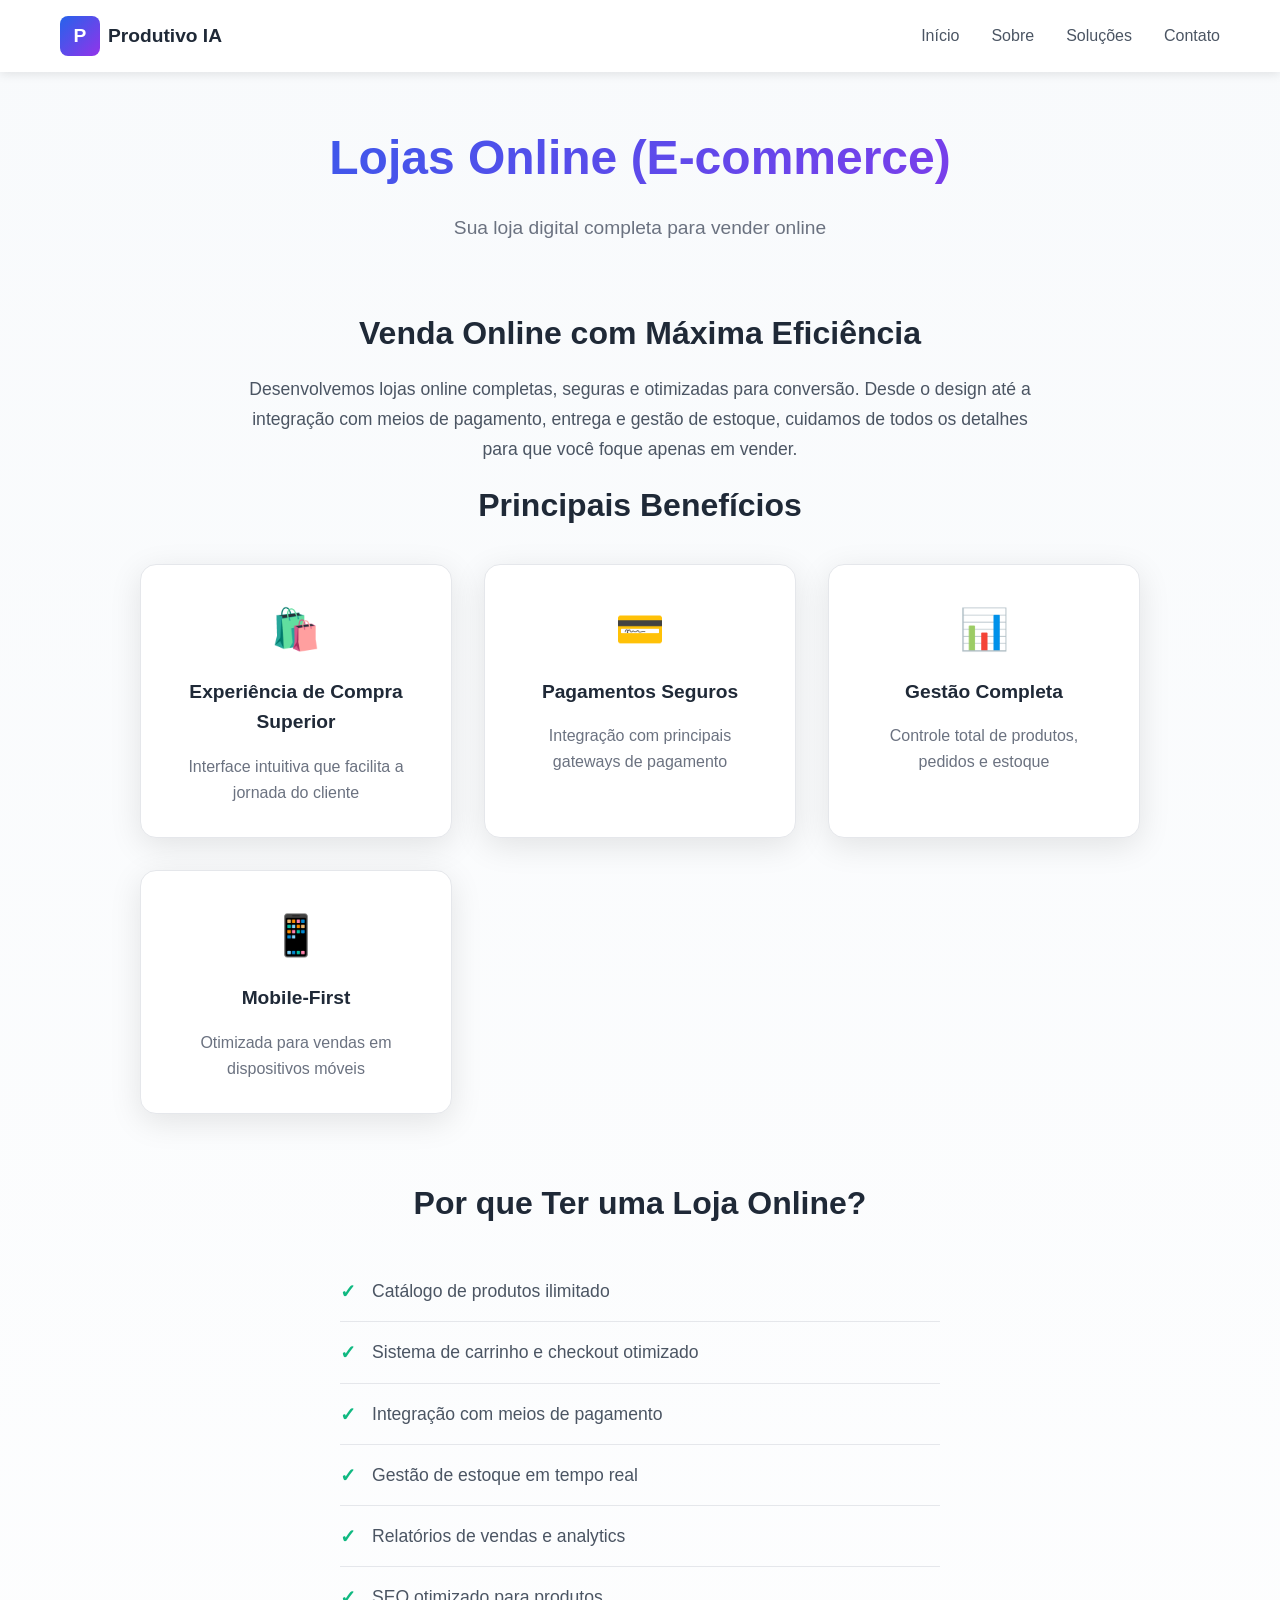
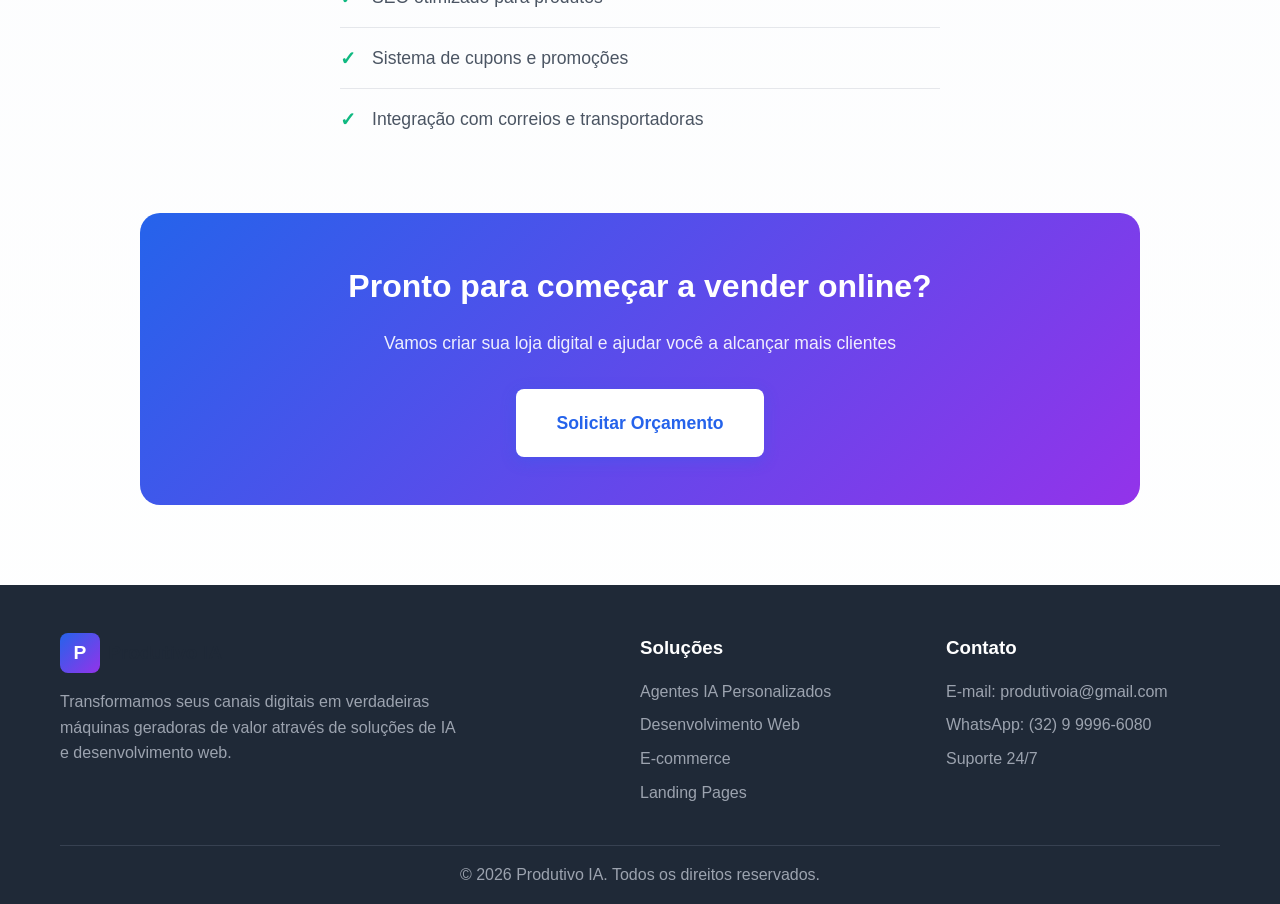
==== ecommerce.html @ 89f185d1 "add-page-ecommerce" ====
<!DOCTYPE html>
<html lang="pt-BR">
<head>
    <meta charset="UTF-8">
    <meta name="viewport" content="width=device-width, initial-scale=1.0">
    <title>Lojas Online (E-commerce) - Produtivo IA</title>
    <meta name="description" content="Desenvolvimento de lojas online completas e otimizadas">
    <link rel="icon" href="[data-uri]" type="image/svg+xml">
    <link rel="stylesheet" href="./css/style.css">
</head>
<body>
    <header class="header">
        <div class="container">
            <div class="nav-brand">
                <div class="logo">
                    <span>P</span>
                </div>
                <span class="brand-name">Produtivo IA</span>
            </div>
            <nav class="nav">
                <a href="index.html#home" class="nav-link">Início</a>
                <a href="index.html#about" class="nav-link">Sobre</a>
                <a href="index.html#services" class="nav-link">Soluções</a>
                <a href="index.html#contact" class="nav-link">Contato</a>
            </nav>
        </div>
    </header>

    <section class="service-page">
        <div class="container">
            <div class="service-hero">
                <h1>Lojas Online (E-commerce)</h1>
                <p class="service-subtitle">Sua loja digital completa para vender online</p>
            </div>

            <div class="service-content">
                <div class="service-description">
                    <h2>Venda Online com Máxima Eficiência</h2>
                    <p>Desenvolvemos lojas online completas, seguras e otimizadas para conversão. Desde o design até a integração com meios de pagamento, entrega e gestão de estoque, cuidamos de todos os detalhes para que você foque apenas em vender.</p>
                </div>

                <div class="benefits-grid">
                    <h2>Principais Benefícios</h2>
                    <div class="benefits-container">
                        <div class="benefit-card">
                            <div class="benefit-icon">🛍️</div>
                            <h3>Experiência de Compra Superior</h3>
                            <p>Interface intuitiva que facilita a jornada do cliente</p>
                        </div>
                        <div class="benefit-card">
                            <div class="benefit-icon">💳</div>
                            <h3>Pagamentos Seguros</h3>
                            <p>Integração com principais gateways de pagamento</p>
                        </div>
                        <div class="benefit-card">
                            <div class="benefit-icon">📊</div>
                            <h3>Gestão Completa</h3>
                            <p>Controle total de produtos, pedidos e estoque</p>
                        </div>
                        <div class="benefit-card">
                            <div class="benefit-icon">📱</div>
                            <h3>Mobile-First</h3>
                            <p>Otimizada para vendas em dispositivos móveis</p>
                        </div>
                    </div>
                </div>

                <div class="features-section">
                    <h2>Por que Ter uma Loja Online?</h2>
                    <ul class="features-list">
                        <li>Catálogo de produtos ilimitado</li>
                        <li>Sistema de carrinho e checkout otimizado</li>
                        <li>Integração com meios de pagamento</li>
                        <li>Gestão de estoque em tempo real</li>
                        <li>Relatórios de vendas e analytics</li>
                        <li>SEO otimizado para produtos</li>
                        <li>Sistema de cupons e promoções</li>
                        <li>Integração com correios e transportadoras</li>
                    </ul>
                </div>

                <div class="cta-section">
                    <h2>Pronto para começar a vender online?</h2>
                    <p>Vamos criar sua loja digital e ajudar você a alcançar mais clientes</p>
                    <a href="https://wa.me/5532999966080" target="_blank" class="btn btn-primary btn-large">Solicitar Orçamento</a>
                </div>
            </div>
        </div>
    </section>

    <footer class="footer">
        <div class="container">
            <div class="footer-content">
                <div class="footer-brand">
                    <div class="footer-logo">
                        <div class="logo">
                            <span>P</span>
                        </div>
                        <span class="brand-name">Produtivo IA</span>
                    </div>
                    <p class="footer-description">Transformamos seus canais digitais em verdadeiras máquinas geradoras de valor através de soluções de IA e desenvolvimento web.</p>
                </div>
                
                <div class="footer-section">
                    <h3>Soluções</h3>
                    <ul>
                        <li>Agentes IA Personalizados</li>
                        <li>Desenvolvimento Web</li>
                        <li>E-commerce</li>
                        <li>Landing Pages</li>
                    </ul>
                </div>
                
                <div class="footer-section">
                    <h3>Contato</h3>
                    <ul>
                        <li>E-mail: produtivoia@gmail.com</li>
                        <li>WhatsApp: (32) 9 9996-6080</li>
                        <li>Suporte 24/7</li>
                    </ul>
                </div>
            </div>
            
            <div class="footer-bottom">
                <p>&copy; <span id="current-year"></span> Produtivo IA. Todos os direitos reservados.</p>
            </div>
        </div>
    </footer>

    <script src="./js/script.js"></script>
</body>
</html>
---- css/style.css ----
/* Reset e Base */
* {
    margin: 0;
    padding: 0;
    box-sizing: border-box;
}

html {
    scroll-behavior: smooth;
}

body {
    font-family: -apple-system, BlinkMacSystemFont, 'Segoe UI', Roboto, Oxygen, Ubuntu, Cantarell, sans-serif;
    line-height: 1.6;
    color: #333;
    background: linear-gradient(to bottom, #f8fafc, #ffffff);
}

.container {
    max-width: 1200px;
    margin: 0 auto;
    padding: 0 20px;
}

/* Header */
.header {
    position: fixed;
    top: 0;
    left: 0;
    right: 0;
    z-index: 1000;
    background: rgba(255, 255, 255, 0.95);
    backdrop-filter: blur(10px);
    box-shadow: 0 2px 10px rgba(0, 0, 0, 0.1);
}

.header .container {
    display: flex;
    align-items: center;
    justify-content: space-between;
    padding: 1rem 20px;
}

.nav-brand {
    display: flex;
    align-items: center;
    gap: 0.5rem;
}

.logo {
    width: 40px;
    height: 40px;
    background: linear-gradient(135deg, #2563eb, #9333ea);
    border-radius: 8px;
    display: flex;
    align-items: center;
    justify-content: center;
    color: white;
    font-weight: bold;
    font-size: 1.2rem;
}

.brand-name {
    font-size: 1.2rem;
    font-weight: 700;
    color: #1f2937;
}

.nav {
    display: flex;
    gap: 2rem;
}

.nav-link {
    text-decoration: none;
    color: #4b5563;
    font-weight: 500;
    transition: color 0.3s ease;
}

.nav-link:hover {
    color: #2563eb;
}

.mobile-menu-btn {
    display: none;
    flex-direction: column;
    gap: 4px;
    background: none;
    border: none;
    cursor: pointer;
    padding: 8px;
}

.mobile-menu-btn span {
    width: 24px;
    height: 2px;
    background: #333;
    transition: all 0.3s ease;
}

/* Dropdown Navigation */
.nav-dropdown {
    position: relative;
    display: inline-block;
}

.dropdown-toggle {
    display: flex;
    align-items: center;
    gap: 0.25rem;
}

.dropdown-toggle::after {
    content: '▼';
    font-size: 0.7rem;
    transition: transform 0.3s ease;
}

.dropdown-menu {
    position: absolute;
    top: 100%;
    left: 0;
    background: white;
    min-width: 320px;
    box-shadow: 0 8px 32px rgba(0, 0, 0, 0.1);
    border-radius: 12px;
    padding: 1.5rem;
    opacity: 0;
    visibility: hidden;
    transform: translateY(-10px);
    transition: all 0.3s ease;
    z-index: 1000;
    border: 1px solid #e5e7eb;
}

.nav-dropdown:hover .dropdown-menu {
    opacity: 1;
    visibility: visible;
    transform: translateY(0);
}

.nav-dropdown:hover .dropdown-toggle::after {
    transform: rotate(180deg);
}

.dropdown-section {
    margin-bottom: 1.5rem;
}

.dropdown-section:last-child {
    margin-bottom: 0;
}

.dropdown-section h4 {
    color: #1f2937;
    font-size: 0.9rem;
    font-weight: 600;
    margin-bottom: 0.75rem;
    padding-bottom: 0.5rem;
    border-bottom: 2px solid #e5e7eb;
}

.dropdown-item {
    display: block;
    padding: 0.5rem 0.75rem;
    color: #6b7280;
    text-decoration: none;
    border-radius: 6px;
    font-size: 0.9rem;
    transition: all 0.2s ease;
    margin-bottom: 0.25rem;
}

.dropdown-item:hover {
    background: linear-gradient(135deg, #f3f4f6, #e5e7eb);
    color: #2563eb;
    transform: translateX(4px);
}

/* Hero Section */
.hero {
    padding: 120px 0 80px;
    min-height: 100vh;
    display: flex;
    align-items: center;
}

.hero-content {
    text-align: center;
    max-width: 800px;
    margin: 0 auto;
}

.hero-title {
    font-size: 3.5rem;
    font-weight: 700;
    margin-bottom: 1.5rem;
    line-height: 1.2;
}

.gradient-text {
    background: linear-gradient(135deg, #2563eb, #9333ea);
    -webkit-background-clip: text;
    -webkit-text-fill-color: transparent;
    background-clip: text;
}

.hero-description {
    font-size: 1.2rem;
    color: #6b7280;
    margin-bottom: 2.5rem;
    max-width: 600px;
    margin-left: auto;
    margin-right: auto;
}

.hero-buttons {
    display: flex;
    gap: 1rem;
    justify-content: center;
    flex-wrap: wrap;
}

/* Buttons */
.btn {
    display: inline-block;
    padding: 1rem 2rem;
    border-radius: 8px;
    text-decoration: none;
    font-weight: 600;
    transition: all 0.3s ease;
    cursor: pointer;
    border: none;
    font-size: 1rem;
}

.btn-primary {
    background: linear-gradient(135deg, #2563eb, #9333ea);
    color: white;
    box-shadow: 0 4px 15px rgba(37, 99, 235, 0.3);
}

.btn-primary:hover {
    transform: translateY(-2px);
    box-shadow: 0 8px 25px rgba(37, 99, 235, 0.4);
}

.btn-secondary {
    background: transparent;
    color: #2563eb;
    border: 2px solid #2563eb;
}

.btn-secondary:hover {
    background: #2563eb;
    color: white;
}

.btn-whatsapp {
    background: linear-gradient(135deg, #25d366, #128c7e);
    color: white;
    box-shadow: 0 4px 15px rgba(37, 211, 102, 0.3);
}

.btn-whatsapp:hover {
    transform: translateY(-2px);
    box-shadow: 0 8px 25px rgba(37, 211, 102, 0.4);
}

.btn-large {
    padding: 1.25rem 2.5rem;
    font-size: 1.1rem;
    font-weight: 700;
}

.btn-full {
    width: 100%;
}

.pulse-animation {
    animation: pulse 2s infinite;
}

@keyframes pulse {
    0% {
        box-shadow: 0 4px 15px rgba(37, 99, 235, 0.3);
    }
    50% {
        box-shadow: 0 8px 30px rgba(37, 99, 235, 0.6);
        transform: translateY(-3px);
    }
    100% {
        box-shadow: 0 4px 15px rgba(37, 99, 235, 0.3);
    }
}

/* Sections */
section {
    padding: 80px 0;
}

.section-header {
    text-align: center;
    margin-bottom: 3rem;
}

.section-title {
    font-size: 2.5rem;
    font-weight: 700;
    margin-bottom: 1rem;
    color: #1f2937;
}

.section-divider {
    width: 80px;
    height: 4px;
    background: linear-gradient(135deg, #2563eb, #9333ea);
    margin: 0 auto 1.5rem;
    border-radius: 2px;
}

.gold-divider {
    background: linear-gradient(135deg, #f59e0b, #d97706);
}

.section-description {
    font-size: 1.1rem;
    color: #6b7280;
    max-width: 600px;
    margin: 0 auto;
}

/* About Section */
.about {
    background: #f9fafb;
}

.about-text {
    max-width: 800px;
    margin: 0 auto;
    text-align: center;
}

.about-text p {
    font-size: 1.1rem;
    color: #4b5563;
    line-height: 1.8;
}

/* Why Choose Us Section */
.why-choose {
    background: linear-gradient(135deg, #1e3a8a 0%, #3730a3 50%, #7c3aed 100%);
    color: white;
    position: relative;
    overflow: hidden;
}

.why-choose::before {
    content: '';
    position: absolute;
    top: 0;
    left: 0;
    right: 0;
    bottom: 0;
    background: url('data:image/svg+xml,<svg xmlns="http://www.w3.org/2000/svg" viewBox="0 0 100 100"><defs><pattern id="grain" width="100" height="100" patternUnits="userSpaceOnUse"><circle cx="20" cy="20" r="1" fill="rgba(255,255,255,0.03)"/><circle cx="80" cy="80" r="1" fill="rgba(255,255,255,0.03)"/><circle cx="40" cy="60" r="1" fill="rgba(255,255,255,0.03)"/></pattern></defs><rect width="100" height="100" fill="url(%23grain)"/></svg>') repeat;
    pointer-events: none;
}

.why-choose .container {
    position: relative;
    z-index: 1;
}

.why-choose-title {
    color: white;
    font-size: 3rem;
    margin-bottom: 1rem;
}

.why-choose .section-description {
    color: rgba(255, 255, 255, 0.9);
    font-size: 1.2rem;
}

.why-choose-grid {
    display: grid;
    grid-template-columns: repeat(auto-fit, minmax(280px, 1fr));
    gap: 2rem;
    margin: 4rem 0;
}

.why-choose-card {
    background: rgba(255, 255, 255, 0.1);
    backdrop-filter: blur(10px);
    border: 1px solid rgba(255, 255, 255, 0.2);
    padding: 2rem;
    border-radius: 20px;
    text-align: center;
    transition: all 0.3s ease;
    position: relative;
    overflow: hidden;
}

.why-choose-card::before {
    content: '';
    position: absolute;
    top: 0;
    left: -100%;
    width: 100%;
    height: 100%;
    background: linear-gradient(90deg, transparent, rgba(255,255,255,0.1), transparent);
    transition: left 0.5s ease;
}

.why-choose-card:hover::before {
    left: 100%;
}

.why-choose-card:hover {
    transform: translateY(-10px);
    background: rgba(255, 255, 255, 0.15);
    box-shadow: 0 20px 40px rgba(0, 0, 0, 0.3);
}

.why-choose-icon {
    font-size: 3rem;
    margin-bottom: 1rem;
    display: block;
}

.why-choose-card h3 {
    font-size: 1.3rem;
    font-weight: 700;
    margin-bottom: 1rem;
    color: white;
}

.why-choose-card p {
    color: rgba(255, 255, 255, 0.9);
    line-height: 1.6;
}

.why-choose-cta {
    background: rgba(255, 255, 255, 0.1);
    backdrop-filter: blur(15px);
    border: 2px solid rgba(255, 255, 255, 0.2);
    border-radius: 25px;
    padding: 3rem 2rem;
    text-align: center;
    margin-top: 3rem;
    position: relative;
    overflow: hidden;
}

.why-choose-cta::before {
    content: '';
    position: absolute;
    top: -50%;
    left: -50%;
    width: 200%;
    height: 200%;
    background: radial-gradient(circle, rgba(255,255,255,0.1) 0%, transparent 70%);
    animation: shimmer 3s infinite;
}

@keyframes shimmer {
    0% { transform: rotate(0deg); }
    100% { transform: rotate(360deg); }
}

.cta-content {
    position: relative;
    z-index: 1;
}

.cta-content h3 {
    font-size: 1.5rem;
    font-weight: 700;
    margin-bottom: 1rem;
    color: white;
}

.cta-content p {
    font-size: 1.1rem;
    margin-bottom: 1rem;
    color: rgba(255, 255, 255, 0.9);
}

.cta-urgency {
    font-size: 1.2rem;
    font-weight: 600;
    color: #fbbf24;
    margin-bottom: 2rem;
    text-shadow: 0 2px 4px rgba(0, 0, 0, 0.3);
}

.cta-buttons {
    display: flex;
    gap: 1rem;
    justify-content: center;
    flex-wrap: wrap;
}

/* Service Pages */
.service-page {
    padding: 120px 0 80px;
    min-height: 100vh;
}

.service-hero {
    text-align: center;
    margin-bottom: 4rem;
}

.service-hero h1 {
    font-size: 3rem;
    font-weight: 700;
    color: #1f2937;
    margin-bottom: 1rem;
    background: linear-gradient(135deg, #2563eb, #9333ea);
    -webkit-background-clip: text;
    -webkit-text-fill-color: transparent;
    background-clip: text;
}

.service-subtitle {
    font-size: 1.2rem;
    color: #6b7280;
    max-width: 600px;
    margin: 0 auto;
}

.service-content {
    max-width: 1000px;
    margin: 0 auto;
}

.service-description {
    text-align: center;
    margin-bottom: 4rem;
}

.service-description h2 {
    font-size: 2rem;
    font-weight: 700;
    color: #1f2937;
    margin-bottom: 1rem;
}

.service-description p {
    font-size: 1.1rem;
    color: #4b5563;
    line-height: 1.7;
    max-width: 800px;
    margin: 0 auto;
}

.benefits-grid {
    margin-bottom: 4rem;
}

.benefits-grid h2 {
    text-align: center;
    font-size: 2rem;
    font-weight: 700;
    color: #1f2937;
    margin-bottom: 2rem;
}

.benefits-container {
    display: grid;
    grid-template-columns: repeat(auto-fit, minmax(250px, 1fr));
    gap: 2rem;
}

.benefit-card {
    background: white;
    padding: 2rem;
    border-radius: 16px;
    box-shadow: 0 8px 32px rgba(0, 0, 0, 0.1);
    text-align: center;
    transition: transform 0.3s ease;
    border: 1px solid #e5e7eb;
}

.benefit-card:hover {
    transform: translateY(-5px);
    box-shadow: 0 12px 40px rgba(0, 0, 0, 0.15);
}

.benefit-icon {
    font-size: 2.5rem;
    margin-bottom: 1rem;
    display: block;
}

.benefit-card h3 {
    font-size: 1.2rem;
    font-weight: 700;
    color: #1f2937;
    margin-bottom: 1rem;
}

.benefit-card p {
    color: #6b7280;
    line-height: 1.6;
}

.features-section {
    margin-bottom: 4rem;
}

.features-section h2 {
    font-size: 2rem;
    font-weight: 700;
    color: #1f2937;
    margin-bottom: 2rem;
    text-align: center;
}

.features-list {
    list-style: none;
    max-width: 600px;
    margin: 0 auto;
}

.features-list li {
    padding: 1rem 0;
    position: relative;
    padding-left: 2rem;
    color: #4b5563;
    font-size: 1.1rem;
    border-bottom: 1px solid #e5e7eb;
}

.features-list li::before {
    content: "✓";
    color: #10b981;
    position: absolute;
    left: 0;
    font-weight: bold;
    font-size: 1.2rem;
}

.features-list li:last-child {
    border-bottom: none;
}

.cta-section {
    background: linear-gradient(135deg, #2563eb, #9333ea);
    color: white;
    padding: 3rem 2rem;
    border-radius: 20px;
    text-align: center;
    margin-top: 4rem;
}

.cta-section h2 {
    font-size: 2rem;
    font-weight: 700;
    margin-bottom: 1rem;
}

.cta-section p {
    font-size: 1.1rem;
    margin-bottom: 2rem;
    opacity: 0.9;
}

.cta-section .btn {
    background: white;
    color: #2563eb;
    font-weight: 700;
}

.cta-section .btn:hover {
    background: #f8fafc;
    transform: translateY(-2px);
}

/* Services Section */
.services-grid {
    display: grid;
    grid-template-columns: repeat(auto-fit, minmax(500px, 1fr));
    gap: 2rem;
    margin-top: 3rem;
}

.service-card {
    background: white;
    padding: 2rem;
    border-radius: 16px;
    box-shadow: 0 8px 32px rgba(0, 0, 0, 0.1);
    transition: transform 0.3s ease;
}

.service-card:hover {
    transform: translateY(-5px);
}

.service-icon {
    font-size: 3rem;
    margin-bottom: 1rem;
}

.service-title {
    font-size: 1.5rem;
    font-weight: 700;
    margin-bottom: 1rem;
    color: #1f2937;
}

.service-description {
    color: #6b7280;
    margin-bottom: 1rem;
}

.service-list {
    list-style: none;
    margin: 1rem 0;
}

.service-list li {
    padding: 0.5rem 0;
    position: relative;
    padding-left: 1.5rem;
    color: #4b5563;
}

.service-list li::before {
    content: "•";
    color: #2563eb;
    position: absolute;
    left: 0;
    font-weight: bold;
}

.service-note {
    margin-top: 1rem;
    padding: 1rem;
    background: #f3f4f6;
    border-radius: 8px;
    font-size: 0.9rem;
    color: #6b7280;
}

.tech-stack {
    margin-top: 1.5rem;
}

.tech-stack h4 {
    margin-bottom: 0.5rem;
    color: #1f2937;
}

.tech-tags {
    display: flex;
    flex-wrap: wrap;
    gap: 0.5rem;
}

.tech-tag {
    background: linear-gradient(135deg, #2563eb, #9333ea);
    color: white;
    padding: 0.25rem 0.75rem;
    border-radius: 20px;
    font-size: 0.8rem;
    font-weight: 500;
}

/* Contact Section - New Calendly Design */
.contact {
    background: linear-gradient(135deg, #f8fafc 0%, #e2e8f0 100%);
}

.contact-content {
    max-width: 800px;
    margin: 0 auto;
}

.calendly-info {
    background: white;
    padding: 3rem 2rem;
    border-radius: 20px;
    box-shadow: 0 20px 40px rgba(0, 0, 0, 0.1);
    margin-bottom: 2rem;
    text-align: center;
    position: relative;
    overflow: hidden;
}

.calendly-info::before {
    content: '';
    position: absolute;
    top: 0;
    left: 0;
    right: 0;
    height: 4px;
    background: linear-gradient(90deg, #2563eb, #9333ea, #2563eb);
    background-size: 200% 100%;
    animation: shimmerHeader 3s infinite;
}

@keyframes shimmerHeader {
    0% { background-position: -200% 0; }
    100% { background-position: 200% 0; }
}

.calendly-description {
    font-size: 1.1rem;
    color: #4b5563;
    margin-bottom: 2rem;
    line-height: 1.7;
}

.calendly-features {
    display: flex;
    flex-direction: column;
    gap: 1rem;
    margin: 2rem 0;
    max-width: 400px;
    margin-left: auto;
    margin-right: auto;
}

.calendly-feature {
    display: flex;
    align-items: center;
    gap: 0.75rem;
    padding: 1rem;
    background: linear-gradient(135deg, #f8fafc, #e2e8f0);
    border-radius: 12px;
    border-left: 4px solid #2563eb;
    transition: all 0.3s ease;
}

.calendly-feature:hover {
    transform: translateX(5px);
    box-shadow: 0 4px 15px rgba(37, 99, 235, 0.2);
}

.feature-icon {
    font-size: 1.2rem;
    color: #2563eb;
}

.calendly-feature span:last-child {
    color: #374151;
    font-weight: 500;
}

.calendly-cta {
    font-size: 1.1rem;
    color: #1f2937;
    font-weight: 600;
    margin: 2rem 0;
}

.calendly-button-container {
    margin-top: 2rem;
}

.calendly-btn {
    position: relative;
    overflow: hidden;
    background: linear-gradient(135deg, #2563eb, #9333ea);
    transition: all 0.3s ease;
    border: none;
}

.calendly-btn::before {
    content: '';
    position: absolute;
    top: 0;
    left: -100%;
    width: 100%;
    height: 100%;
    background: linear-gradient(90deg, transparent, rgba(255,255,255,0.2), transparent);
    transition: left 0.5s ease;
}

.calendly-btn:hover::before {
    left: 100%;
}

.calendly-btn:hover {
    transform: translateY(-3px);
    box-shadow: 0 15px 35px rgba(37, 99, 235, 0.4);
}

.contact-info {
    text-align: center;
    background: white;
    padding: 2rem;
    border-radius: 16px;
    box-shadow: 0 8px 32px rgba(0, 0, 0, 0.1);
}

.contact-info p {
    margin-bottom: 1rem;
    color: #6b7280;
    font-weight: 500;
}

.contact-methods {
    display: flex;
    justify-content: center;
    gap: 2rem;
    flex-wrap: wrap;
}

.contact-method {
    display: flex;
    align-items: center;
    gap: 0.5rem;
    padding: 0.75rem 1.5rem;
    background: linear-gradient(135deg, #f3f4f6, #e5e7eb);
    border-radius: 10px;
    transition: all 0.3s ease;
}

.contact-method:hover {
    transform: translateY(-2px);
    box-shadow: 0 4px 15px rgba(0, 0, 0, 0.1);
}

.contact-icon {
    font-size: 1.2rem;

}

.contact-method span:last-child {
    color: #374151;
    font-weight: 500;
}

/* Footer */
.footer {
    background: #1f2937;
    color: white;
    padding: 3rem 0 1rem;
}

.footer-content {
    display: grid;
    grid-template-columns: 2fr 1fr 1fr;
    gap: 2rem;
    margin-bottom: 2rem;
}

.footer-brand {
    max-width: 400px;
}

.footer-logo {
    display: flex;
    align-items: center;
    gap: 0.5rem;
    margin-bottom: 1rem;
}

.footer-description {
    color: #9ca3af;
    line-height: 1.6;
}

.footer-section h3 {
    margin-bottom: 1rem;
    color: white;
}

.footer-section ul {
    list-style: none;
}

.footer-section li {
    margin-bottom: 0.5rem;
    color: #9ca3af;
}

.footer-bottom {
    border-top: 1px solid #374151;
    padding-top: 1rem;
    text-align: center;
    color: #9ca3af;
}

/* WhatsApp Floating Button */
.whatsapp-float {
    position: fixed;
    bottom: 20px;
    right: 20px;
    background: #25d366;
    color: white;
    padding: 15px 20px;
    border-radius: 50px;
    box-shadow: 0 4px 20px rgba(37, 211, 102, 0.3);
    cursor: pointer;
    z-index: 1000;
    transition: all 0.3s ease;
    display: flex;
    align-items: center;
    gap: 8px;
    font-weight: 600;
    text-decoration: none;
}

.whatsapp-float:hover {
    background: #128c7e;
    transform: translateY(-2px);
    box-shadow: 0 8px 25px rgba(37, 211, 102, 0.4);
}

.whatsapp-icon {
    font-size: 1.2rem;
}

.whatsapp-text {
    font-size: 0.9rem;
}

@media (max-width: 768px) {
    .nav {
        display: none;
        position: absolute;
        top: 100%;
        left: 0;
        right: 0;
        background: white;
        flex-direction: column;
        padding: 1rem;
        box-shadow: 0 4px 8px rgba(0, 0, 0, 0.1);
    }

    .nav.active {
        display: flex;
    }

    .mobile-menu-btn {
        display: flex;
    }

    .mobile-menu-btn.active span:nth-child(1) {
        transform: rotate(45deg) translate(5px, 5px);
    }

    .mobile-menu-btn.active span:nth-child(2) {
        opacity: 0;
    }

    .mobile-menu-btn.active span:nth-child(3) {
        transform: rotate(-45deg) translate(7px, -6px);
    }

    .hero-title {
        font-size: 2.5rem;
    }

    .hero-buttons {
        flex-direction: column;
        align-items: center;
    }

    .why-choose-title {
        font-size: 2rem;
    }

    .why-choose-grid {
        grid-template-columns: 1fr;
    }

    .cta-buttons {
        flex-direction: column;
        align-items: center;
    }

    .services-grid {
        grid-template-columns: 1fr;
    }

    .contact-methods {
        flex-direction: column;
        gap: 1rem;
    }

    .footer-content {
        grid-template-columns: 1fr;
        text-align: center;
    }

    .calendly-info {
        padding: 2rem 1.5rem;
    }

    .why-choose-cta {
        padding: 2rem 1rem;
    }
}

@media (max-width: 480px) {
    .hero-title {
        font-size: 2rem;
    }

    .section-title {
        font-size: 2rem;
    }

    .calendly-info {
        padding: 1.5rem 1rem;
    }

    .why-choose-cta {
        padding: 2rem 1rem;
    }
}

/* Animations */
@keyframes fadeInUp {
    from {
        opacity: 0;
        transform: translateY(30px);
    }
    to {
        opacity: 1;
        transform: translateY(0);
    }
}

.hero-content {
    animation: fadeInUp 0.8s ease-out;
}

.service-card {
    animation: fadeInUp 0.8s ease-out;
}

.service-card:nth-child(2) {
    animation-delay: 0.2s;
}

/* Service Links */
.service-link {
    color: #2563eb;
    text-decoration: none;
    font-weight: 500;
    transition: all 0.3s ease;
    border-bottom: 1px solid transparent;
}

.service-link:hover {
    color: #7933dc;
    border-bottom-color: #7933dc;
    transform: translateX(5px);
}

.service-list li {
    margin-bottom: 0.5rem;
    transition: all 0.3s ease;
}

.service-list li:hover {
    padding-left: 10px;
}
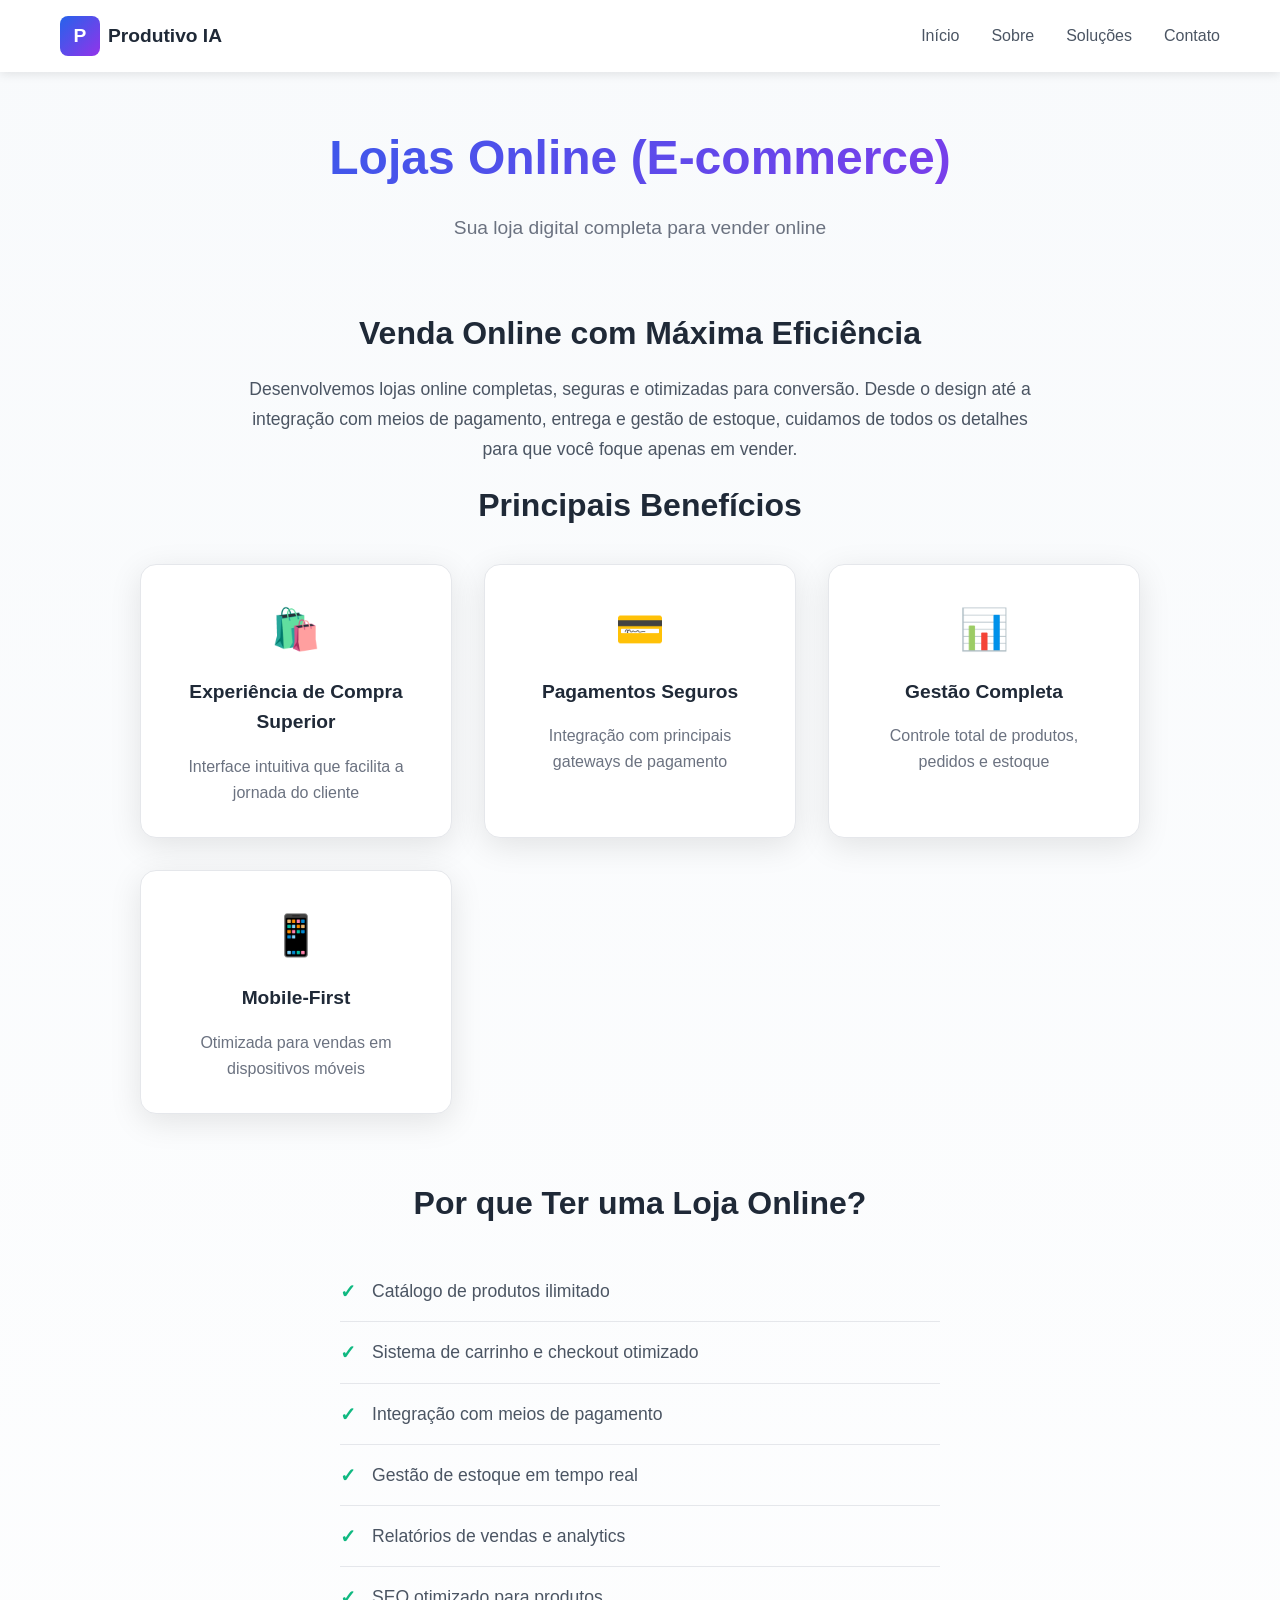
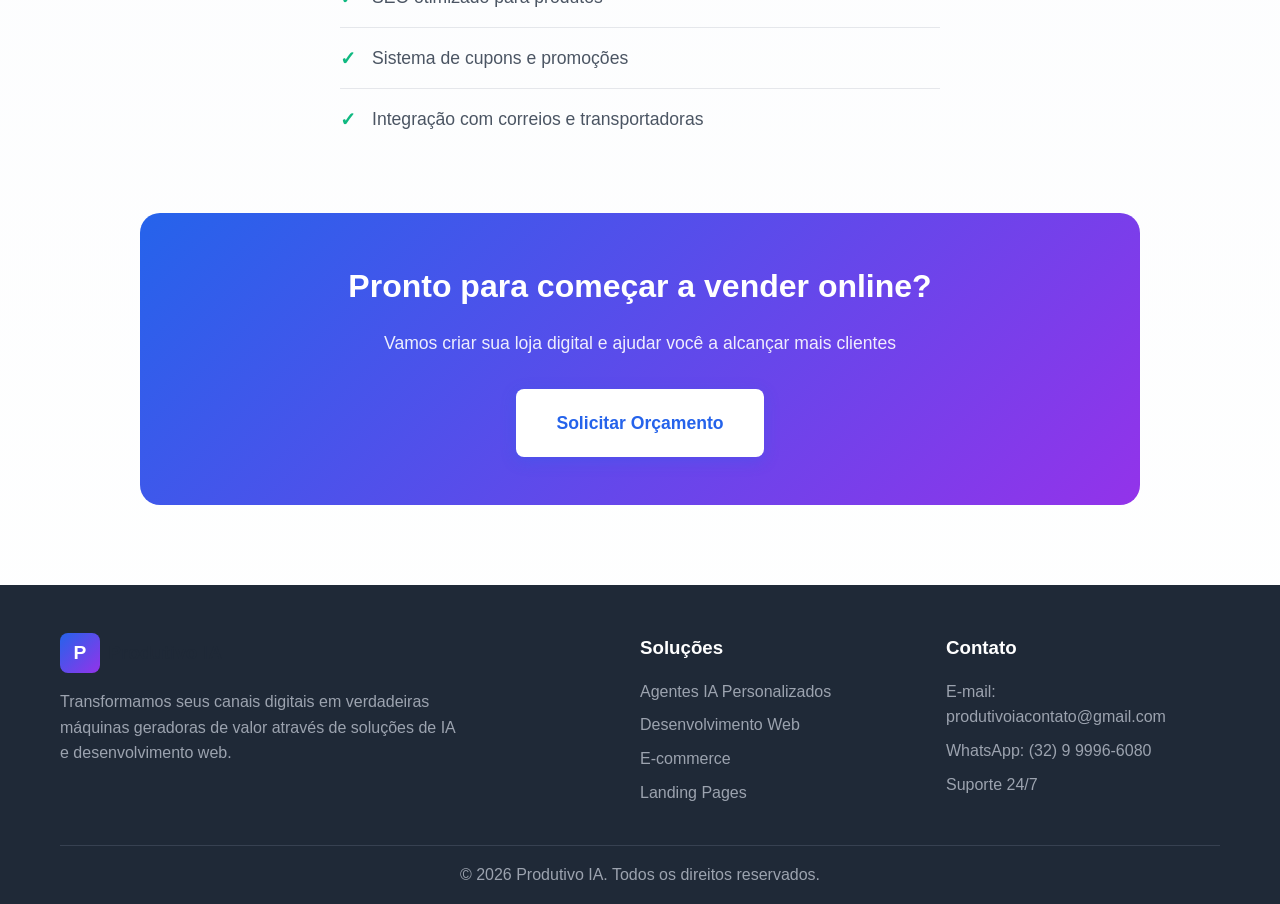
==== commit b95fce7e: "ajuste-email-pages" ====
--- a/ecommerce.html
+++ b/ecommerce.html
@@ -114,7 +114,7 @@
                 <div class="footer-section">
                     <h3>Contato</h3>
                     <ul>
-                        <li>E-mail: produtivoia@gmail.com</li>
+                        <li>E-mail: produtivoiacontato@gmail.com</li>
                         <li>WhatsApp: (32) 9 9996-6080</li>
                         <li>Suporte 24/7</li>
                     </ul>
